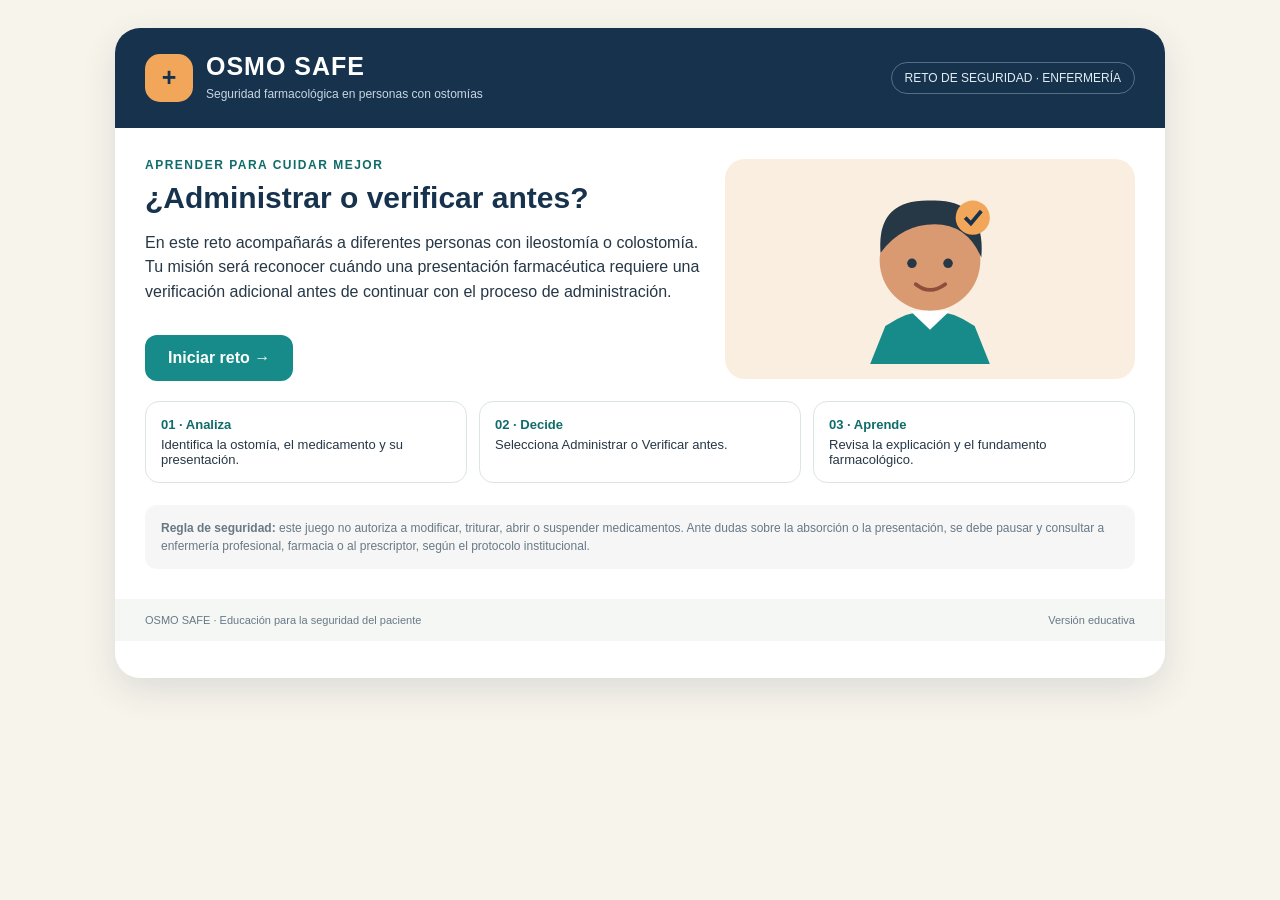
==== OSMOSAFE.html @ 0d5ce11e "first commit" ====
<!DOCTYPE html>
<html lang="es">
<head>
<meta charset="UTF-8">
<meta name="viewport" content="width=device-width, initial-scale=1.0">
<title>OSMO SAFE | Seguridad farmacológica</title>
<style>
:root{
  --navy:#17324d;
  --teal:#168b8a;
  --teal-dark:#106b6b;
  --cream:#f7f4eb;
  --orange:#f2a65a;
  --ink:#263746;
  --muted:#687985;
  --white:#fff;
  --green:#23845b;
  --border:#dce5e3;
  --shadow:0 12px 35px rgba(23,50,77,.12);
}
*{box-sizing:border-box}
body{margin:0;font-family:Arial,Helvetica,sans-serif;background:var(--cream);color:var(--ink)}
button{font:inherit;cursor:pointer}
.app{width:min(1050px,94%);margin:28px auto;background:#fff;border-radius:25px;overflow:hidden;box-shadow:var(--shadow);min-height:650px}
header{background:var(--navy);color:#fff;padding:24px 30px;display:flex;justify-content:space-between;align-items:center;gap:15px}
.brand{display:flex;align-items:center;gap:13px}
.logo{width:48px;height:48px;border-radius:15px;display:grid;place-items:center;background:var(--orange);color:var(--navy);font-size:25px;font-weight:900}
.brand h1{margin:0;font-size:25px;letter-spacing:1px}
.brand p{margin:4px 0 0;font-size:12px;color:#c7d7df}
.header-tag{border:1px solid #547085;border-radius:30px;padding:8px 13px;font-size:12px;color:#e2edf1}
main{padding:30px}
.screen{display:none}
.screen.active{display:block}
.eyebrow{color:var(--teal-dark);font-size:12px;font-weight:bold;text-transform:uppercase;letter-spacing:1.5px}
h2{color:var(--navy);font-size:30px;margin:9px 0 12px}
p{line-height:1.55}
.intro{display:grid;grid-template-columns:1.15fr .85fr;gap:25px;align-items:center}
.intro-card{background:#edf6f3;border-radius:20px;padding:25px}
.character-large{min-height:220px;display:grid;place-items:center;background:#f9eee0;border-radius:20px}
.character-large svg{width:190px;height:190px}
.primary{border:0;background:var(--teal);color:white;padding:14px 23px;border-radius:12px;font-weight:bold;margin-top:14px}
.primary:hover{background:var(--teal-dark)}
.rules{display:grid;grid-template-columns:repeat(3,1fr);gap:12px;margin:20px 0}
.rule{background:#fff;border:1px solid var(--border);padding:15px;border-radius:14px;font-size:13px}
.rule strong{display:block;color:var(--teal-dark);margin-bottom:5px}
.topline{display:flex;justify-content:space-between;align-items:center;gap:12px;margin-bottom:15px}
.progress-wrap{height:9px;background:#e8efed;border-radius:20px;overflow:hidden;margin:12px 0 22px}
.progress{height:100%;width:0;background:var(--orange);transition:width .3s ease}
.counter{font-size:13px;color:var(--muted);font-weight:bold}
.case-layout{display:grid;grid-template-columns:210px 1fr;gap:22px;align-items:stretch}
.person{background:#f1f7f5;border-radius:20px;padding:17px;text-align:center;display:flex;flex-direction:column;justify-content:center;align-items:center}
.person svg{width:145px;height:155px}
.person h3{margin:8px 0 3px;color:var(--navy)}
.person small{color:var(--muted)}
.case{border:1px solid var(--border);border-radius:20px;padding:23px}
.tags{display:flex;flex-wrap:wrap;gap:8px;margin-bottom:16px}
.tag{background:#e9f3f1;color:var(--teal-dark);padding:7px 11px;border-radius:30px;font-size:12px;font-weight:bold}
.tag.orange{background:#fff0df;color:#985a1e}
.case h2{font-size:24px;margin:0 0 12px}
.scenario{font-size:16px;margin:0 0 17px}
.med-box{background:#f8f7f1;border-left:4px solid var(--orange);border-radius:9px;padding:13px 15px;margin:15px 0}
.med-box strong{display:block;color:var(--navy);margin-bottom:5px}
.med-box span{font-size:14px;line-height:1.5}
.question{font-weight:bold;color:var(--navy);margin:20px 0 12px}
.choices{display:grid;grid-template-columns:1fr 1fr;gap:12px}
.choice{padding:16px;border-radius:13px;border:2px solid var(--border);background:white;font-weight:bold;color:var(--navy);transition:.2s}
.choice:hover{border-color:var(--teal);background:#f1f9f7}
.choice.admin{border-color:#b9ddce}
.choice.verify{border-color:#f1d2a9}
.feedback{display:none;margin-top:18px;padding:18px;border-radius:14px;line-height:1.55}
.feedback.show{display:block}
.feedback.correct{background:#e8f5ee;border:1px solid #b8ddc7}
.feedback.incorrect{background:#fff1e8;border:1px solid #f0c5a6}
.feedback h3{margin:0 0 7px;font-size:17px}
.feedback p{margin:7px 0;font-size:14px}
.feedback .learning{font-weight:bold;color:var(--navy)}
.actions{display:flex;justify-content:flex-end;gap:10px;margin-top:16px}
.note{font-size:12px;color:var(--muted);background:#f5f6f5;padding:14px 16px;border-radius:12px;margin-top:22px;line-height:1.5}
.finish{text-align:center;padding:30px 15px}
.score-circle{width:145px;height:145px;border-radius:50%;margin:20px auto;background:#e8f5f0;display:grid;place-items:center;color:var(--teal-dark);font-size:38px;font-weight:bold;border:8px solid #c5e6d9}
.summary{max-width:620px;margin:20px auto;background:#f5f7f5;padding:18px;border-radius:15px;text-align:left}
footer{padding:15px 30px;background:#f5f7f5;color:var(--muted);font-size:11px;display:flex;justify-content:space-between;gap:10px}
@media(max-width:700px){
.intro,.case-layout{grid-template-columns:1fr}
.rules{grid-template-columns:1fr}
.person{min-height:180px}
.person svg{height:120px}
header{padding:18px}
main{padding:20px}
.header-tag{display:none}
h2{font-size:25px}
}
</style>
</head>
<body>
<div class="app">
<header>
  <div class="brand">
    <div class="logo">+</div>
    <div>
      <h1>OSMO SAFE</h1>
      <p>Seguridad farmacológica en personas con ostomías</p>
    </div>
  </div>
  <div class="header-tag">RETO DE SEGURIDAD · ENFERMERÍA</div>
</header>

<main>
<section class="screen active" id="start">
  <div class="intro">
    <div>
      <div class="eyebrow">Aprender para cuidar mejor</div>
      <h2>¿Administrar o verificar antes?</h2>
      <p>En este reto acompañarás a diferentes personas con ileostomía o colostomía. Tu misión será reconocer cuándo una presentación farmacéutica requiere una verificación adicional antes de continuar con el proceso de administración.</p>
      <button class="primary" onclick="startGame()">Iniciar reto →</button>
    </div>
    <div class="character-large">
      <svg viewBox="0 0 200 200" role="img" aria-label="Personaje ilustrado">
        <circle cx="100" cy="91" r="53" fill="#d99a72"/>
        <path d="M48 83 Q43 25 103 28 Q159 27 154 88 Q139 53 105 53 Q70 53 48 83" fill="#263746"/>
        <circle cx="81" cy="94" r="5" fill="#263746"/>
        <circle cx="119" cy="94" r="5" fill="#263746"/>
        <path d="M85 116 Q100 128 116 116" stroke="#8d4e3e" stroke-width="4" fill="none" stroke-linecap="round"/>
        <path d="M53 160 Q100 128 147 160 L163 200 L37 200Z" fill="#168b8a"/>
        <path d="M79 144 L100 164 L121 144" fill="#fff"/>
        <circle cx="145" cy="46" r="18" fill="#f2a65a"/>
        <path d="M137 46 L143 52 L154 39" stroke="#17324d" stroke-width="4" fill="none"/>
      </svg>
    </div>
  </div>
  <div class="rules">
    <div class="rule"><strong>01 · Analiza</strong>Identifica la ostomía, el medicamento y su presentación.</div>
    <div class="rule"><strong>02 · Decide</strong>Selecciona Administrar o Verificar antes.</div>
    <div class="rule"><strong>03 · Aprende</strong>Revisa la explicación y el fundamento farmacológico.</div>
  </div>
  <div class="note">
    <strong>Regla de seguridad:</strong> este juego no autoriza a modificar, triturar, abrir o suspender medicamentos. Ante dudas sobre la absorción o la presentación, se debe pausar y consultar a enfermería profesional, farmacia o al prescriptor, según el protocolo institucional.
  </div>
</section>

<section class="screen" id="game">
  <div class="topline">
    <span class="eyebrow">Reto de situaciones clínicas</span>
    <span class="counter" id="counter">Situación 1 de 12</span>
  </div>
  <div class="progress-wrap"><div class="progress" id="progress"></div></div>
  <div class="case-layout">
    <aside class="person">
      <div id="avatar"></div>
      <h3 id="personName">María</h3>
      <small>Persona con ostomía</small>
    </aside>
    <div class="case">
      <div class="tags">
        <span class="tag" id="ostomy">ILEOSTOMÍA</span>
        <span class="tag orange" id="category">Presentación oral</span>
      </div>
      <h2 id="caseTitle"></h2>
      <p class="scenario" id="scenario"></p>
      <div class="med-box">
        <strong id="medicine"></strong>
        <span id="presentation"></span>
      </div>
      <div class="question">¿Qué decisión es la más segura en este momento?</div>
      <div class="choices" id="choices">
        <button class="choice admin" onclick="answer('administrar')">✓ Administrar</button>
        <button class="choice verify" onclick="answer('verificar')">! Verificar antes</button>
      </div>
      <div class="feedback" id="feedback">
        <h3 id="feedbackTitle"></h3>
        <p id="feedbackText"></p>
        <p class="learning" id="learningPoint"></p>
        <div class="actions">
          <button class="primary" onclick="nextCase()" id="nextButton">Siguiente →</button>
        </div>
      </div>
    </div>
  </div>
</section>

<section class="screen" id="finish">
  <div class="finish">
    <div class="eyebrow">Reto completado</div>
    <h2>¡Terminaste OSMO SAFE!</h2>
    <p>Revisa tu resultado y recuerda que la seguridad comienza al reconocer cuándo se necesita verificar.</p>
    <div class="score-circle" id="score">0/12</div>
    <h3 id="scoreMessage"></h3>
    <div class="summary" id="summary"></div>
    <button class="primary" onclick="startGame()">Volver a jugar ↻</button>
  </div>
</section>
</main>
<footer>
  <span>OSMO SAFE · Educación para la seguridad del paciente</span>
  <span>Versión educativa</span>
</footer>
</div>

<script>
const cases = [
{
name:"María",gender:"f",ostomy:"ILEOSTOMÍA",category:"Analgésico",
title:"Una tableta convencional",
scenario:"María tiene ileostomía y cuenta con una prescripción de acetaminofén por vía oral. No presenta vómito ni dificultad para deglutir.",
medicine:"Acetaminofén (paracetamol)",
presentation:"Tableta convencional de liberación inmediata.",
correct:"verificar",
feedback:"En una ileostomía, el tránsito intestinal puede ser más rápido. Aunque el acetaminofén se absorbe principalmente en el intestino delgado, es importante confirmar que la presentación específica puede administrarse de la forma prescrita.",
learning:"Punto clave: antes de triturar o modificar una tableta, verifica que el producto lo permita y consulta al profesional responsable. No todas las tabletas pueden triturarse."
},
{
name:"Juan",gender:"m",ostomy:"ILEOSTOMÍA",category:"Analgésico opioide",
title:"Liberación prolongada",
scenario:"Juan tiene ileostomía. En su tratamiento aparece un analgésico de liberación prolongada. La tableta tiene una estructura diseñada para liberar el medicamento durante varias horas.",
medicine:"Tapentadol",
presentation:"Tableta de liberación prolongada (LP).",
correct:"verificar",
feedback:"En una ileostomía, el tránsito acelerado puede hacer que algunas presentaciones de liberación prolongada salgan por el estoma antes de liberar completamente el medicamento.",
learning:"Punto clave: nunca triturar, partir ni masticar una presentación de liberación prolongada. Se debe consultar para que el equipo tratante valore una alternativa."
},
{
name:"Laura",gender:"f",ostomy:"COLOSTOMÍA",category:"Analgésico",
title:"Una presentación con recubrimiento entérico",
scenario:"Laura tiene colostomía y tiene prescrita una tableta de ácido acetilsalicílico con recubrimiento entérico. No presenta signos de intolerancia ni dificultades para deglutir.",
medicine:"Ácido acetilsalicílico (ASA)",
presentation:"Tableta con recubrimiento entérico.",
correct:"administrar",
feedback:"En una colostomía, se conserva una mayor parte del tránsito intestinal. Esta presentación puede utilizarse de acuerdo con la prescripción y las condiciones clínicas de la persona.",
learning:"Punto clave: una tableta con recubrimiento entérico no está automáticamente contraindicada en todas las ostomías. Se debe valorar el tipo de ostomía y la formulación."
},
{
name:"Carlos",gender:"m",ostomy:"ILEOSTOMÍA",category:"Analgésico",
title:"Una alternativa efervescente",
scenario:"Carlos tiene ileostomía. Tiene prescrita una presentación efervescente de ácido acetilsalicílico. La orden corresponde a esa presentación específica.",
medicine:"Ácido acetilsalicílico (ASA)",
presentation:"Tableta efervescente para disolver antes de ingerir.",
correct:"administrar",
feedback:"La presentación efervescente se disuelve antes de ingresar al tubo digestivo. Así, no depende de que una cubierta entérica se abra durante el tránsito intestinal.",
learning:"Punto clave: identifica la presentación exacta. No sustituyas una presentación por otra sin una orden o autorización correspondiente."
},
{
name:"Ana",gender:"f",ostomy:"ILEOSTOMÍA",category:"Antidiarreico",
title:"Control del débito",
scenario:"Ana tiene ileostomía y presenta aumento del débito. Tiene prescrita loperamida por vía oral. Se verifica que la presentación coincide con la orden.",
medicine:"Loperamida",
presentation:"Cápsula de liberación inmediata.",
correct:"administrar",
feedback:"La loperamida disminuye la motilidad intestinal y puede ser útil para controlar el débito de una ileostomía cuando está prescrita. Se debe vigilar la evolución del débito y los signos de deshidratación.",
learning:"Punto clave: administra únicamente según la prescripción y observa cambios en el débito del estoma. No modifiques la presentación por cuenta propia."
},
{
name:"Pepito",gender:"m",ostomy:"ILEOSTOMÍA",category:"Antiemético",
title:"Un medicamento que acelera el tránsito",
scenario:"Pepito tiene ileostomía y presenta náuseas. Tiene prescrita metoclopramida de liberación prolongada. El débito del estoma ha aumentado durante las últimas horas.",
medicine:"Metoclopramida",
presentation:"Tableta de liberación prolongada.",
correct:"verificar",
feedback:"La metoclopramida aumenta la motilidad gastrointestinal. En una persona con ileostomía, este efecto puede incrementar la frecuencia o la liquidez del efluente. Además, la presentación de liberación prolongada requiere revisión por el tránsito acelerado.",
learning:"Punto clave: verifica tanto la forma farmacéutica como el efecto del medicamento sobre la motilidad intestinal."
},
{
name:"Sofía",gender:"f",ostomy:"ILEOSTOMÍA",category:"Protector gástrico",
title:"Un inhibidor de bomba de protones",
scenario:"Sofía tiene ileostomía y tiene prescrita una tableta de pantoprazol con recubrimiento entérico. No se observa tránsito excesivamente acelerado ni restos intactos del medicamento en la bolsa.",
medicine:"Pantoprazol",
presentation:"Tableta con recubrimiento entérico.",
correct:"administrar",
feedback:"El recubrimiento entérico del pantoprazol protege el medicamento del ácido gástrico y permite su liberación en el intestino delgado. Puede utilizarse en ileostomía cuando el tránsito permite su disolución y absorción.",
learning:"Punto clave: no todos los medicamentos con recubrimiento entérico fallan en ileostomía. La absorción depende del sitio de liberación y del tránsito intestinal."
},
{
name:"Andrés",gender:"m",ostomy:"ILEOSTOMÍA",category:"Laxante",
title:"Un medicamento de acción colónica",
scenario:"Andrés tiene ileostomía. En la hoja de tratamiento aparece bisacodilo en tabletas con recubrimiento entérico.",
medicine:"Bisacodilo",
presentation:"Tableta con recubrimiento entérico.",
correct:"verificar",
feedback:"El bisacodilo actúa principalmente en el colon. En una persona con ileostomía, la ausencia del colon modifica el sitio de acción esperado y hace necesario revisar la indicación.",
learning:"Punto clave: los medicamentos cuya acción depende del colon requieren especial revisión en personas con ileostomía."
},
{
name:"Camila",gender:"f",ostomy:"ILEOSTOMÍA",category:"Antidepresivo",
title:"Una presentación de liberación sostenida",
scenario:"Camila tiene ileostomía y tiene prescrita una tableta de bupropión de liberación sostenida. La presentación indica que libera el medicamento durante un periodo prolongado.",
medicine:"Bupropión",
presentation:"Tableta de liberación sostenida.",
correct:"verificar",
feedback:"En la ileostomía, el tránsito acelerado puede dificultar la liberación y absorción completa de algunas presentaciones de liberación sostenida. También puede observarse la estructura de la tableta en la bolsa.",
learning:"Punto clave: ante una presentación de liberación sostenida, consulta al equipo tratante. Nunca la tritures ni la partas por cuenta propia."
},
{
name:"Daniel",gender:"m",ostomy:"ILEOSTOMÍA",category:"Sistema osmótico",
title:"Una tableta con sistema OROS",
scenario:"Daniel tiene ileostomía y en su tratamiento aparece un medicamento en una tableta con sistema osmótico oral (OROS). La cubierta es rígida y no se desintegra como una tableta convencional.",
medicine:"Medicamento con sistema OROS",
presentation:"Tableta de liberación controlada mediante sistema osmótico.",
correct:"verificar",
feedback:"Los sistemas OROS liberan el medicamento de manera controlada mediante una estructura que puede permanecer intacta. En ileostomía, el tránsito acelerado puede impedir que se complete la liberación. Si existe estrechez del estoma, también debe valorarse el riesgo de obstrucción.",
learning:"Punto clave: identifica las presentaciones con sistemas osmóticos y consulta antes de continuar. Nunca tritures ni partas estas tabletas."
},
{
name:"Valentina",gender:"f",ostomy:"COLOSTOMÍA",category:"Antiemético",
title:"Una presentación convencional",
scenario:"Valentina tiene colostomía y tiene prescrita una tableta convencional de ondansetrón. Puede deglutir sin dificultad y no hay cambios recientes en su estado clínico.",
medicine:"Ondansetrón",
presentation:"Tableta convencional de liberación inmediata.",
correct:"administrar",
feedback:"El ondansetrón se absorbe en las porciones altas del tubo digestivo. La presencia de una colostomía no representa por sí sola una barrera para su absorción.",
learning:"Punto clave: una ostomía no implica que todos los medicamentos orales deban evitarse. Revisa la prescripción, la presentación y las condiciones clínicas."
},
{
name:"Mateo",gender:"m",ostomy:"ILEOSTOMÍA",category:"Protector gástrico",
title:"Gránulos con recubrimiento entérico",
scenario:"Mateo tiene ileostomía y recibe omeprazol en cápsula que contiene gránulos con recubrimiento entérico. Refiere que en ocasiones observa restos de medicamentos en la bolsa.",
medicine:"Omeprazol",
presentation:"Cápsula con gránulos de recubrimiento entérico.",
correct:"verificar",
feedback:"Los gránulos con recubrimiento entérico pueden liberar el omeprazol en el intestino delgado. Sin embargo, si se observan restos intactos en la bolsa o hay tránsito muy acelerado, es necesario revisar la presentación y consultar una alternativa.",
learning:"Punto clave: no tritures ni mastiques los gránulos. La posibilidad de abrir la cápsula depende de la ficha técnica del producto específico y debe ser verificada por el equipo responsable."
}
];

let order=[],current=0,score=0,answered=false;

function character(gender){
  // Se utilizan dos ilustraciones base claramente diferenciadas.
  // El campo gender de cada caso determina cuál se muestra.
  if(gender === "f"){
    return `<svg viewBox="0 0 160 170" role="img" aria-label="Avatar femenino">
      <!-- Cabello largo detrás del rostro -->
      <path d="M35 72 Q24 22 79 15 Q137 18 126 78 L132 145 Q111 159 105 119 L53 119 Q49 151 28 143Z" fill="#513b36"/>
      <!-- Cuerpo y uniforme -->
      <path d="M18 170 Q22 116 80 116 Q138 116 142 170Z" fill="#e99a63"/>
      <path d="M54 120 L80 146 L106 120 L117 170 L43 170Z" fill="#fff"/>
      <path d="M69 111 L80 126 L91 111" fill="#c98765"/>
      <rect x="67" y="98" width="26" height="27" rx="10" fill="#c98765"/>
      <!-- Rostro -->
      <ellipse cx="80" cy="68" rx="37" ry="45" fill="#d99a72"/>
      <path d="M43 63 Q38 19 82 19 Q124 20 118 65 Q107 45 91 42 Q67 51 43 63Z" fill="#513b36"/>
      <path d="M44 64 Q40 93 49 111" stroke="#513b36" stroke-width="10" fill="none" stroke-linecap="round"/>
      <path d="M116 62 Q121 91 111 111" stroke="#513b36" stroke-width="10" fill="none" stroke-linecap="round"/>
      <circle cx="66" cy="70" r="3.8" fill="#263746"/>
      <circle cx="94" cy="70" r="3.8" fill="#263746"/>
      <path d="M70 89 Q80 97 90 89" stroke="#8d4e3e" stroke-width="3" fill="none" stroke-linecap="round"/>
      <circle cx="42" cy="91" r="4" fill="#f2a65a"/>
      <circle cx="118" cy="91" r="4" fill="#f2a65a"/>
    </svg>`;
  }

  return `<svg viewBox="0 0 160 170" role="img" aria-label="Avatar masculino">
    <!-- Cuerpo y uniforme -->
    <path d="M17 170 Q23 115 80 115 Q137 115 143 170Z" fill="#168b8a"/>
    <path d="M56 119 L80 143 L104 119 L116 170 L44 170Z" fill="#fff"/>
    <path d="M68 111 L80 127 L92 111" fill="#b97858"/>
    <rect x="67" y="96" width="26" height="28" rx="9" fill="#b97858"/>
    <!-- Orejas y rostro -->
    <circle cx="41" cy="69" r="8" fill="#b97858"/>
    <circle cx="119" cy="69" r="8" fill="#b97858"/>
    <ellipse cx="80" cy="68" rx="38" ry="45" fill="#c98765"/>
    <!-- Cabello corto -->
    <path d="M42 62 Q35 20 79 18 Q122 17 119 61 Q105 45 91 43 Q68 49 42 62Z" fill="#263746"/>
    <path d="M44 48 Q57 22 84 24 Q105 24 116 43" stroke="#263746" stroke-width="8" fill="none" stroke-linecap="round"/>
    <!-- Cejas, ojos y barba -->
    <path d="M59 61 L72 59 M88 59 L101 61" stroke="#263746" stroke-width="3" stroke-linecap="round"/>
    <circle cx="66" cy="70" r="3.8" fill="#263746"/>
    <circle cx="94" cy="70" r="3.8" fill="#263746"/>
    <path d="M62 91 Q80 105 98 91 Q95 112 80 113 Q65 111 62 91Z" fill="#263746"/>
    <path d="M72 94 Q80 98 88 94" stroke="#fff" stroke-width="2" fill="none" stroke-linecap="round"/>
  </svg>`;
}
function startGame(){
 order=cases.map((_,i)=>i);
 for(let i=order.length-1;i>0;i--){
  const j=Math.floor(Math.random()*(i+1));
  [order[i],order[j]]=[order[j],order[i]];
 }
 current=0;score=0;show("game");renderCase();
}
function show(id){
 document.querySelectorAll(".screen").forEach(s=>s.classList.remove("active"));
 document.getElementById(id).classList.add("active");
}
function renderCase(){
 answered=false;
 const c=cases[order[current]];
 document.getElementById("counter").textContent=`Situación ${current+1} de ${order.length}`;
 document.getElementById("progress").style.width=`${current/order.length*100}%`;
 document.getElementById("avatar").innerHTML=character(c.gender);
 document.getElementById("personName").textContent=c.name;
 document.getElementById("ostomy").textContent=c.ostomy;
 document.getElementById("category").textContent=c.category;
 document.getElementById("caseTitle").textContent=c.title;
 document.getElementById("scenario").textContent=c.scenario;
 document.getElementById("medicine").textContent=c.medicine;
 document.getElementById("presentation").textContent=c.presentation;
 document.getElementById("choices").style.display="grid";
 document.getElementById("feedback").className="feedback";
 document.getElementById("nextButton").textContent=current===order.length-1?"Ver resultado →":"Siguiente →";
}
function answer(choice){
 if(answered)return;
 answered=true;
 const c=cases[order[current]];
 const correct=choice===c.correct;
 if(correct)score++;
 document.getElementById("choices").style.display="none";
 const box=document.getElementById("feedback");
 box.className="feedback show "+(correct?"correct":"incorrect");
 document.getElementById("feedbackTitle").textContent=correct?"¡Decisión correcta!":"Revisa esta decisión";
 document.getElementById("feedbackText").textContent=c.feedback;
 document.getElementById("learningPoint").textContent=c.learning;
 document.getElementById("progress").style.width=`${(current+1)/order.length*100}%`;
}
function nextCase(){
 if(!answered)return;
 current++;
 if(current<order.length)renderCase();
 else finish();
}
function finish(){
 show("finish");
 document.getElementById("score").textContent=`${score}/${order.length}`;
 let msg=score>=10?"¡Excelente criterio de seguridad!":
 score>=7?"Buen trabajo. Refuerza los casos que requieren verificación.":
 "Sigue practicando: reconocer una duda también es una acción segura.";
 document.getElementById("scoreMessage").textContent=msg;
 document.getElementById("summary").innerHTML=
 `<strong>Tu resultado:</strong> ${score} respuestas correctas de ${order.length}.<br><br>
 <strong>Recuerda:</strong> la ileostomía puede modificar el tránsito y la absorción de algunas presentaciones. La colostomía suele conservar un patrón de absorción más cercano al habitual. Sin embargo, la decisión depende del medicamento, su formulación y la situación clínica.`;
}
</script>
</body>
</html>
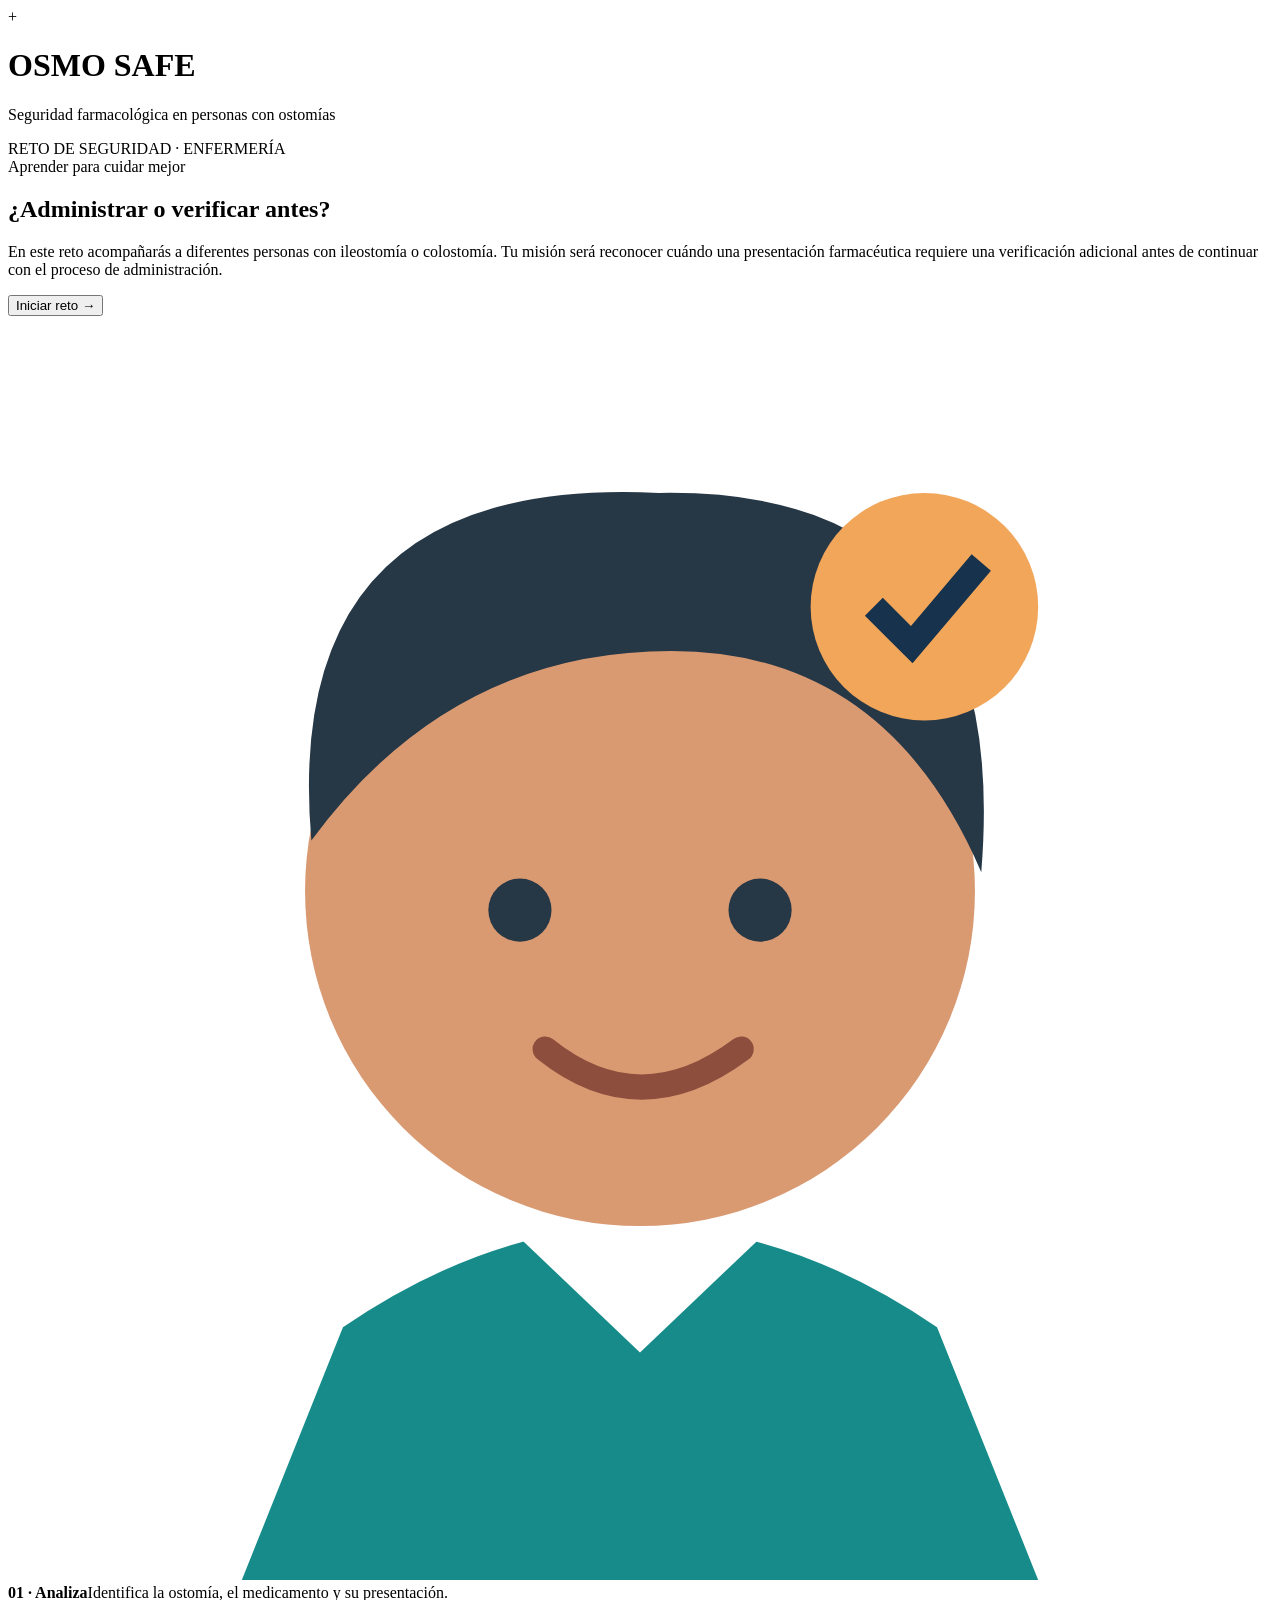
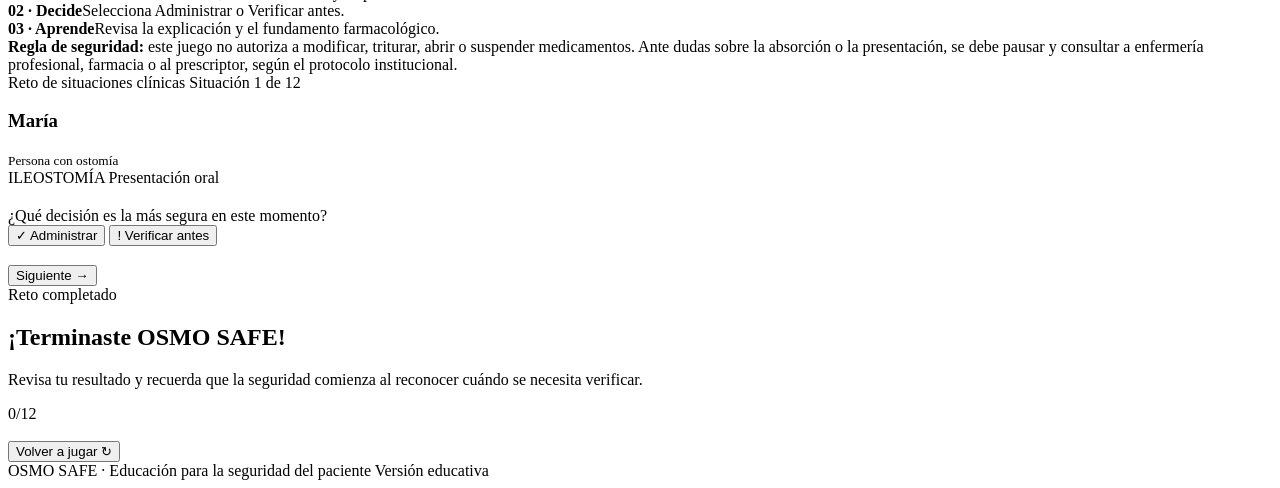
==== commit 84854499: "nuevo" ====
--- a/OSMOSAFE.html
+++ b/OSMOSAFE.html
@@ -1,434 +1,117 @@
-
 <!DOCTYPE html>
 <html lang="es">
 <head>
-<meta charset="UTF-8">
-<meta name="viewport" content="width=device-width, initial-scale=1.0">
-<title>OSMO SAFE | Seguridad farmacológica</title>
-<style>
-:root{
-  --navy:#17324d;
-  --teal:#168b8a;
-  --teal-dark:#106b6b;
-  --cream:#f7f4eb;
-  --orange:#f2a65a;
-  --ink:#263746;
-  --muted:#687985;
-  --white:#fff;
-  --green:#23845b;
-  --border:#dce5e3;
-  --shadow:0 12px 35px rgba(23,50,77,.12);
-}
-*{box-sizing:border-box}
-body{margin:0;font-family:Arial,Helvetica,sans-serif;background:var(--cream);color:var(--ink)}
-button{font:inherit;cursor:pointer}
-.app{width:min(1050px,94%);margin:28px auto;background:#fff;border-radius:25px;overflow:hidden;box-shadow:var(--shadow);min-height:650px}
-header{background:var(--navy);color:#fff;padding:24px 30px;display:flex;justify-content:space-between;align-items:center;gap:15px}
-.brand{display:flex;align-items:center;gap:13px}
-.logo{width:48px;height:48px;border-radius:15px;display:grid;place-items:center;background:var(--orange);color:var(--navy);font-size:25px;font-weight:900}
-.brand h1{margin:0;font-size:25px;letter-spacing:1px}
-.brand p{margin:4px 0 0;font-size:12px;color:#c7d7df}
-.header-tag{border:1px solid #547085;border-radius:30px;padding:8px 13px;font-size:12px;color:#e2edf1}
-main{padding:30px}
-.screen{display:none}
-.screen.active{display:block}
-.eyebrow{color:var(--teal-dark);font-size:12px;font-weight:bold;text-transform:uppercase;letter-spacing:1.5px}
-h2{color:var(--navy);font-size:30px;margin:9px 0 12px}
-p{line-height:1.55}
-.intro{display:grid;grid-template-columns:1.15fr .85fr;gap:25px;align-items:center}
-.intro-card{background:#edf6f3;border-radius:20px;padding:25px}
-.character-large{min-height:220px;display:grid;place-items:center;background:#f9eee0;border-radius:20px}
-.character-large svg{width:190px;height:190px}
-.primary{border:0;background:var(--teal);color:white;padding:14px 23px;border-radius:12px;font-weight:bold;margin-top:14px}
-.primary:hover{background:var(--teal-dark)}
-.rules{display:grid;grid-template-columns:repeat(3,1fr);gap:12px;margin:20px 0}
-.rule{background:#fff;border:1px solid var(--border);padding:15px;border-radius:14px;font-size:13px}
-.rule strong{display:block;color:var(--teal-dark);margin-bottom:5px}
-.topline{display:flex;justify-content:space-between;align-items:center;gap:12px;margin-bottom:15px}
-.progress-wrap{height:9px;background:#e8efed;border-radius:20px;overflow:hidden;margin:12px 0 22px}
-.progress{height:100%;width:0;background:var(--orange);transition:width .3s ease}
-.counter{font-size:13px;color:var(--muted);font-weight:bold}
-.case-layout{display:grid;grid-template-columns:210px 1fr;gap:22px;align-items:stretch}
-.person{background:#f1f7f5;border-radius:20px;padding:17px;text-align:center;display:flex;flex-direction:column;justify-content:center;align-items:center}
-.person svg{width:145px;height:155px}
-.person h3{margin:8px 0 3px;color:var(--navy)}
-.person small{color:var(--muted)}
-.case{border:1px solid var(--border);border-radius:20px;padding:23px}
-.tags{display:flex;flex-wrap:wrap;gap:8px;margin-bottom:16px}
-.tag{background:#e9f3f1;color:var(--teal-dark);padding:7px 11px;border-radius:30px;font-size:12px;font-weight:bold}
-.tag.orange{background:#fff0df;color:#985a1e}
-.case h2{font-size:24px;margin:0 0 12px}
-.scenario{font-size:16px;margin:0 0 17px}
-.med-box{background:#f8f7f1;border-left:4px solid var(--orange);border-radius:9px;padding:13px 15px;margin:15px 0}
-.med-box strong{display:block;color:var(--navy);margin-bottom:5px}
-.med-box span{font-size:14px;line-height:1.5}
-.question{font-weight:bold;color:var(--navy);margin:20px 0 12px}
-.choices{display:grid;grid-template-columns:1fr 1fr;gap:12px}
-.choice{padding:16px;border-radius:13px;border:2px solid var(--border);background:white;font-weight:bold;color:var(--navy);transition:.2s}
-.choice:hover{border-color:var(--teal);background:#f1f9f7}
-.choice.admin{border-color:#b9ddce}
-.choice.verify{border-color:#f1d2a9}
-.feedback{display:none;margin-top:18px;padding:18px;border-radius:14px;line-height:1.55}
-.feedback.show{display:block}
-.feedback.correct{background:#e8f5ee;border:1px solid #b8ddc7}
-.feedback.incorrect{background:#fff1e8;border:1px solid #f0c5a6}
-.feedback h3{margin:0 0 7px;font-size:17px}
-.feedback p{margin:7px 0;font-size:14px}
-.feedback .learning{font-weight:bold;color:var(--navy)}
-.actions{display:flex;justify-content:flex-end;gap:10px;margin-top:16px}
-.note{font-size:12px;color:var(--muted);background:#f5f6f5;padding:14px 16px;border-radius:12px;margin-top:22px;line-height:1.5}
-.finish{text-align:center;padding:30px 15px}
-.score-circle{width:145px;height:145px;border-radius:50%;margin:20px auto;background:#e8f5f0;display:grid;place-items:center;color:var(--teal-dark);font-size:38px;font-weight:bold;border:8px solid #c5e6d9}
-.summary{max-width:620px;margin:20px auto;background:#f5f7f5;padding:18px;border-radius:15px;text-align:left}
-footer{padding:15px 30px;background:#f5f7f5;color:var(--muted);font-size:11px;display:flex;justify-content:space-between;gap:10px}
-@media(max-width:700px){
-.intro,.case-layout{grid-template-columns:1fr}
-.rules{grid-template-columns:1fr}
-.person{min-height:180px}
-.person svg{height:120px}
-header{padding:18px}
-main{padding:20px}
-.header-tag{display:none}
-h2{font-size:25px}
-}
-</style>
+  <meta charset="UTF-8">
+  <meta name="viewport" content="width=device-width, initial-scale=1.0">
+  <title>OSMO SAFE | Seguridad farmacológica</title>
+  <link rel="stylesheet" href="style.css">
 </head>
 <body>
-<div class="app">
-<header>
-  <div class="brand">
-    <div class="logo">+</div>
-    <div>
-      <h1>OSMO SAFE</h1>
-      <p>Seguridad farmacológica en personas con ostomías</p>
-    </div>
-  </div>
-  <div class="header-tag">RETO DE SEGURIDAD · ENFERMERÍA</div>
-</header>
-
-<main>
-<section class="screen active" id="start">
-  <div class="intro">
-    <div>
-      <div class="eyebrow">Aprender para cuidar mejor</div>
-      <h2>¿Administrar o verificar antes?</h2>
-      <p>En este reto acompañarás a diferentes personas con ileostomía o colostomía. Tu misión será reconocer cuándo una presentación farmacéutica requiere una verificación adicional antes de continuar con el proceso de administración.</p>
-      <button class="primary" onclick="startGame()">Iniciar reto →</button>
-    </div>
-    <div class="character-large">
-      <svg viewBox="0 0 200 200" role="img" aria-label="Personaje ilustrado">
-        <circle cx="100" cy="91" r="53" fill="#d99a72"/>
-        <path d="M48 83 Q43 25 103 28 Q159 27 154 88 Q139 53 105 53 Q70 53 48 83" fill="#263746"/>
-        <circle cx="81" cy="94" r="5" fill="#263746"/>
-        <circle cx="119" cy="94" r="5" fill="#263746"/>
-        <path d="M85 116 Q100 128 116 116" stroke="#8d4e3e" stroke-width="4" fill="none" stroke-linecap="round"/>
-        <path d="M53 160 Q100 128 147 160 L163 200 L37 200Z" fill="#168b8a"/>
-        <path d="M79 144 L100 164 L121 144" fill="#fff"/>
-        <circle cx="145" cy="46" r="18" fill="#f2a65a"/>
-        <path d="M137 46 L143 52 L154 39" stroke="#17324d" stroke-width="4" fill="none"/>
-      </svg>
-    </div>
-  </div>
-  <div class="rules">
-    <div class="rule"><strong>01 · Analiza</strong>Identifica la ostomía, el medicamento y su presentación.</div>
-    <div class="rule"><strong>02 · Decide</strong>Selecciona Administrar o Verificar antes.</div>
-    <div class="rule"><strong>03 · Aprende</strong>Revisa la explicación y el fundamento farmacológico.</div>
-  </div>
-  <div class="note">
-    <strong>Regla de seguridad:</strong> este juego no autoriza a modificar, triturar, abrir o suspender medicamentos. Ante dudas sobre la absorción o la presentación, se debe pausar y consultar a enfermería profesional, farmacia o al prescriptor, según el protocolo institucional.
-  </div>
-</section>
-
-<section class="screen" id="game">
-  <div class="topline">
-    <span class="eyebrow">Reto de situaciones clínicas</span>
-    <span class="counter" id="counter">Situación 1 de 12</span>
-  </div>
-  <div class="progress-wrap"><div class="progress" id="progress"></div></div>
-  <div class="case-layout">
-    <aside class="person">
-      <div id="avatar"></div>
-      <h3 id="personName">María</h3>
-      <small>Persona con ostomía</small>
-    </aside>
-    <div class="case">
-      <div class="tags">
-        <span class="tag" id="ostomy">ILEOSTOMÍA</span>
-        <span class="tag orange" id="category">Presentación oral</span>
-      </div>
-      <h2 id="caseTitle"></h2>
-      <p class="scenario" id="scenario"></p>
-      <div class="med-box">
-        <strong id="medicine"></strong>
-        <span id="presentation"></span>
-      </div>
-      <div class="question">¿Qué decisión es la más segura en este momento?</div>
-      <div class="choices" id="choices">
-        <button class="choice admin" onclick="answer('administrar')">✓ Administrar</button>
-        <button class="choice verify" onclick="answer('verificar')">! Verificar antes</button>
-      </div>
-      <div class="feedback" id="feedback">
-        <h3 id="feedbackTitle"></h3>
-        <p id="feedbackText"></p>
-        <p class="learning" id="learningPoint"></p>
-        <div class="actions">
-          <button class="primary" onclick="nextCase()" id="nextButton">Siguiente →</button>
+  <div class="app">
+    <header>
+      <div class="brand">
+        <div class="logo">+</div>
+        <div>
+          <h1>OSMO SAFE</h1>
+          <p>Seguridad farmacológica en personas con ostomías</p>
         </div>
       </div>
-    </div>
+      <div class="header-tag">RETO DE SEGURIDAD · ENFERMERÍA</div>
+    </header>
+
+    <main>
+      <section class="screen active" id="start">
+        <div class="intro">
+          <div>
+            <div class="eyebrow">Aprender para cuidar mejor</div>
+            <h2>¿Administrar o verificar antes?</h2>
+            <p>En este reto acompañarás a diferentes personas con ileostomía o colostomía. Tu misión será reconocer cuándo una presentación farmacéutica requiere una verificación adicional antes de continuar con el proceso de administración.</p>
+            <button class="primary" onclick="startGame()">Iniciar reto →</button>
+          </div>
+          <div class="character-large">
+            <svg viewBox="0 0 200 200" role="img" aria-label="Personaje ilustrado">
+              <circle cx="100" cy="91" r="53" fill="#d99a72"/>
+              <path d="M48 83 Q43 25 103 28 Q159 27 154 88 Q139 53 105 53 Q70 53 48 83" fill="#263746"/>
+              <circle cx="81" cy="94" r="5" fill="#263746"/>
+              <circle cx="119" cy="94" r="5" fill="#263746"/>
+              <path d="M85 116 Q100 128 116 116" stroke="#8d4e3e" stroke-width="4" fill="none" stroke-linecap="round"/>
+              <path d="M53 160 Q100 128 147 160 L163 200 L37 200Z" fill="#168b8a"/>
+              <path d="M79 144 L100 164 L121 144" fill="#fff"/>
+              <circle cx="145" cy="46" r="18" fill="#f2a65a"/>
+              <path d="M137 46 L143 52 L154 39" stroke="#17324d" stroke-width="4" fill="none"/>
+            </svg>
+          </div>
+        </div>
+        <div class="rules">
+          <div class="rule"><strong>01 · Analiza</strong>Identifica la ostomía, el medicamento y su presentación.</div>
+          <div class="rule"><strong>02 · Decide</strong>Selecciona Administrar o Verificar antes.</div>
+          <div class="rule"><strong>03 · Aprende</strong>Revisa la explicación y el fundamento farmacológico.</div>
+        </div>
+        <div class="note">
+          <strong>Regla de seguridad:</strong> este juego no autoriza a modificar, triturar, abrir o suspender medicamentos. Ante dudas sobre la absorción o la presentación, se debe pausar y consultar a enfermería profesional, farmacia o al prescriptor, según el protocolo institucional.
+        </div>
+      </section>
+
+      <section class="screen" id="game">
+        <div class="topline">
+          <span class="eyebrow">Reto de situaciones clínicas</span>
+          <span class="counter" id="counter">Situación 1 de 12</span>
+        </div>
+        <div class="progress-wrap">
+          <div class="progress" id="progress"></div>
+        </div>
+        <div class="case-layout">
+          <aside class="person">
+            <div id="avatar"></div>
+            <h3 id="personName">María</h3>
+            <small>Persona con ostomía</small>
+          </aside>
+          <div class="case">
+            <div class="tags">
+              <span class="tag" id="ostomy">ILEOSTOMÍA</span>
+              <span class="tag orange" id="category">Presentación oral</span>
+            </div>
+            <h2 id="caseTitle"></h2>
+            <p class="scenario" id="scenario"></p>
+            <div class="med-box">
+              <strong id="medicine"></strong>
+              <span id="presentation"></span>
+            </div>
+            <div class="question">¿Qué decisión es la más segura en este momento?</div>
+            <div class="choices" id="choices">
+              <button class="choice admin" onclick="answer('administrar')">✓ Administrar</button>
+              <button class="choice verify" onclick="answer('verificar')">! Verificar antes</button>
+            </div>
+            <div class="feedback" id="feedback">
+              <h3 id="feedbackTitle"></h3>
+              <p id="feedbackText"></p>
+              <p class="learning" id="learningPoint"></p>
+              <div class="actions">
+                <button class="primary" onclick="nextCase()" id="nextButton">Siguiente →</button>
+              </div>
+            </div>
+          </div>
+        </div>
+      </section>
+
+      <section class="screen" id="finish">
+        <div class="finish">
+          <div class="eyebrow">Reto completado</div>
+          <h2>¡Terminaste OSMO SAFE!</h2>
+          <p>Revisa tu resultado y recuerda que la seguridad comienza al reconocer cuándo se necesita verificar.</p>
+          <div class="score-circle" id="score">0/12</div>
+          <h3 id="scoreMessage"></h3>
+          <div class="summary" id="summary"></div>
+          <button class="primary" onclick="startGame()">Volver a jugar ↻</button>
+        </div>
+      </section>
+    </main>
+    <footer>
+      <span>OSMO SAFE · Educación para la seguridad del paciente</span>
+      <span>Versión educativa</span>
+    </footer>
   </div>
-</section>
 
-<section class="screen" id="finish">
-  <div class="finish">
-    <div class="eyebrow">Reto completado</div>
-    <h2>¡Terminaste OSMO SAFE!</h2>
-    <p>Revisa tu resultado y recuerda que la seguridad comienza al reconocer cuándo se necesita verificar.</p>
-    <div class="score-circle" id="score">0/12</div>
-    <h3 id="scoreMessage"></h3>
-    <div class="summary" id="summary"></div>
-    <button class="primary" onclick="startGame()">Volver a jugar ↻</button>
-  </div>
-</section>
-</main>
-<footer>
-  <span>OSMO SAFE · Educación para la seguridad del paciente</span>
-  <span>Versión educativa</span>
-</footer>
-</div>
-
-<script>
-const cases = [
-{
-name:"María",gender:"f",ostomy:"ILEOSTOMÍA",category:"Analgésico",
-title:"Una tableta convencional",
-scenario:"María tiene ileostomía y cuenta con una prescripción de acetaminofén por vía oral. No presenta vómito ni dificultad para deglutir.",
-medicine:"Acetaminofén (paracetamol)",
-presentation:"Tableta convencional de liberación inmediata.",
-correct:"verificar",
-feedback:"En una ileostomía, el tránsito intestinal puede ser más rápido. Aunque el acetaminofén se absorbe principalmente en el intestino delgado, es importante confirmar que la presentación específica puede administrarse de la forma prescrita.",
-learning:"Punto clave: antes de triturar o modificar una tableta, verifica que el producto lo permita y consulta al profesional responsable. No todas las tabletas pueden triturarse."
-},
-{
-name:"Juan",gender:"m",ostomy:"ILEOSTOMÍA",category:"Analgésico opioide",
-title:"Liberación prolongada",
-scenario:"Juan tiene ileostomía. En su tratamiento aparece un analgésico de liberación prolongada. La tableta tiene una estructura diseñada para liberar el medicamento durante varias horas.",
-medicine:"Tapentadol",
-presentation:"Tableta de liberación prolongada (LP).",
-correct:"verificar",
-feedback:"En una ileostomía, el tránsito acelerado puede hacer que algunas presentaciones de liberación prolongada salgan por el estoma antes de liberar completamente el medicamento.",
-learning:"Punto clave: nunca triturar, partir ni masticar una presentación de liberación prolongada. Se debe consultar para que el equipo tratante valore una alternativa."
-},
-{
-name:"Laura",gender:"f",ostomy:"COLOSTOMÍA",category:"Analgésico",
-title:"Una presentación con recubrimiento entérico",
-scenario:"Laura tiene colostomía y tiene prescrita una tableta de ácido acetilsalicílico con recubrimiento entérico. No presenta signos de intolerancia ni dificultades para deglutir.",
-medicine:"Ácido acetilsalicílico (ASA)",
-presentation:"Tableta con recubrimiento entérico.",
-correct:"administrar",
-feedback:"En una colostomía, se conserva una mayor parte del tránsito intestinal. Esta presentación puede utilizarse de acuerdo con la prescripción y las condiciones clínicas de la persona.",
-learning:"Punto clave: una tableta con recubrimiento entérico no está automáticamente contraindicada en todas las ostomías. Se debe valorar el tipo de ostomía y la formulación."
-},
-{
-name:"Carlos",gender:"m",ostomy:"ILEOSTOMÍA",category:"Analgésico",
-title:"Una alternativa efervescente",
-scenario:"Carlos tiene ileostomía. Tiene prescrita una presentación efervescente de ácido acetilsalicílico. La orden corresponde a esa presentación específica.",
-medicine:"Ácido acetilsalicílico (ASA)",
-presentation:"Tableta efervescente para disolver antes de ingerir.",
-correct:"administrar",
-feedback:"La presentación efervescente se disuelve antes de ingresar al tubo digestivo. Así, no depende de que una cubierta entérica se abra durante el tránsito intestinal.",
-learning:"Punto clave: identifica la presentación exacta. No sustituyas una presentación por otra sin una orden o autorización correspondiente."
-},
-{
-name:"Ana",gender:"f",ostomy:"ILEOSTOMÍA",category:"Antidiarreico",
-title:"Control del débito",
-scenario:"Ana tiene ileostomía y presenta aumento del débito. Tiene prescrita loperamida por vía oral. Se verifica que la presentación coincide con la orden.",
-medicine:"Loperamida",
-presentation:"Cápsula de liberación inmediata.",
-correct:"administrar",
-feedback:"La loperamida disminuye la motilidad intestinal y puede ser útil para controlar el débito de una ileostomía cuando está prescrita. Se debe vigilar la evolución del débito y los signos de deshidratación.",
-learning:"Punto clave: administra únicamente según la prescripción y observa cambios en el débito del estoma. No modifiques la presentación por cuenta propia."
-},
-{
-name:"Pepito",gender:"m",ostomy:"ILEOSTOMÍA",category:"Antiemético",
-title:"Un medicamento que acelera el tránsito",
-scenario:"Pepito tiene ileostomía y presenta náuseas. Tiene prescrita metoclopramida de liberación prolongada. El débito del estoma ha aumentado durante las últimas horas.",
-medicine:"Metoclopramida",
-presentation:"Tableta de liberación prolongada.",
-correct:"verificar",
-feedback:"La metoclopramida aumenta la motilidad gastrointestinal. En una persona con ileostomía, este efecto puede incrementar la frecuencia o la liquidez del efluente. Además, la presentación de liberación prolongada requiere revisión por el tránsito acelerado.",
-learning:"Punto clave: verifica tanto la forma farmacéutica como el efecto del medicamento sobre la motilidad intestinal."
-},
-{
-name:"Sofía",gender:"f",ostomy:"ILEOSTOMÍA",category:"Protector gástrico",
-title:"Un inhibidor de bomba de protones",
-scenario:"Sofía tiene ileostomía y tiene prescrita una tableta de pantoprazol con recubrimiento entérico. No se observa tránsito excesivamente acelerado ni restos intactos del medicamento en la bolsa.",
-medicine:"Pantoprazol",
-presentation:"Tableta con recubrimiento entérico.",
-correct:"administrar",
-feedback:"El recubrimiento entérico del pantoprazol protege el medicamento del ácido gástrico y permite su liberación en el intestino delgado. Puede utilizarse en ileostomía cuando el tránsito permite su disolución y absorción.",
-learning:"Punto clave: no todos los medicamentos con recubrimiento entérico fallan en ileostomía. La absorción depende del sitio de liberación y del tránsito intestinal."
-},
-{
-name:"Andrés",gender:"m",ostomy:"ILEOSTOMÍA",category:"Laxante",
-title:"Un medicamento de acción colónica",
-scenario:"Andrés tiene ileostomía. En la hoja de tratamiento aparece bisacodilo en tabletas con recubrimiento entérico.",
-medicine:"Bisacodilo",
-presentation:"Tableta con recubrimiento entérico.",
-correct:"verificar",
-feedback:"El bisacodilo actúa principalmente en el colon. En una persona con ileostomía, la ausencia del colon modifica el sitio de acción esperado y hace necesario revisar la indicación.",
-learning:"Punto clave: los medicamentos cuya acción depende del colon requieren especial revisión en personas con ileostomía."
-},
-{
-name:"Camila",gender:"f",ostomy:"ILEOSTOMÍA",category:"Antidepresivo",
-title:"Una presentación de liberación sostenida",
-scenario:"Camila tiene ileostomía y tiene prescrita una tableta de bupropión de liberación sostenida. La presentación indica que libera el medicamento durante un periodo prolongado.",
-medicine:"Bupropión",
-presentation:"Tableta de liberación sostenida.",
-correct:"verificar",
-feedback:"En la ileostomía, el tránsito acelerado puede dificultar la liberación y absorción completa de algunas presentaciones de liberación sostenida. También puede observarse la estructura de la tableta en la bolsa.",
-learning:"Punto clave: ante una presentación de liberación sostenida, consulta al equipo tratante. Nunca la tritures ni la partas por cuenta propia."
-},
-{
-name:"Daniel",gender:"m",ostomy:"ILEOSTOMÍA",category:"Sistema osmótico",
-title:"Una tableta con sistema OROS",
-scenario:"Daniel tiene ileostomía y en su tratamiento aparece un medicamento en una tableta con sistema osmótico oral (OROS). La cubierta es rígida y no se desintegra como una tableta convencional.",
-medicine:"Medicamento con sistema OROS",
-presentation:"Tableta de liberación controlada mediante sistema osmótico.",
-correct:"verificar",
-feedback:"Los sistemas OROS liberan el medicamento de manera controlada mediante una estructura que puede permanecer intacta. En ileostomía, el tránsito acelerado puede impedir que se complete la liberación. Si existe estrechez del estoma, también debe valorarse el riesgo de obstrucción.",
-learning:"Punto clave: identifica las presentaciones con sistemas osmóticos y consulta antes de continuar. Nunca tritures ni partas estas tabletas."
-},
-{
-name:"Valentina",gender:"f",ostomy:"COLOSTOMÍA",category:"Antiemético",
-title:"Una presentación convencional",
-scenario:"Valentina tiene colostomía y tiene prescrita una tableta convencional de ondansetrón. Puede deglutir sin dificultad y no hay cambios recientes en su estado clínico.",
-medicine:"Ondansetrón",
-presentation:"Tableta convencional de liberación inmediata.",
-correct:"administrar",
-feedback:"El ondansetrón se absorbe en las porciones altas del tubo digestivo. La presencia de una colostomía no representa por sí sola una barrera para su absorción.",
-learning:"Punto clave: una ostomía no implica que todos los medicamentos orales deban evitarse. Revisa la prescripción, la presentación y las condiciones clínicas."
-},
-{
-name:"Mateo",gender:"m",ostomy:"ILEOSTOMÍA",category:"Protector gástrico",
-title:"Gránulos con recubrimiento entérico",
-scenario:"Mateo tiene ileostomía y recibe omeprazol en cápsula que contiene gránulos con recubrimiento entérico. Refiere que en ocasiones observa restos de medicamentos en la bolsa.",
-medicine:"Omeprazol",
-presentation:"Cápsula con gránulos de recubrimiento entérico.",
-correct:"verificar",
-feedback:"Los gránulos con recubrimiento entérico pueden liberar el omeprazol en el intestino delgado. Sin embargo, si se observan restos intactos en la bolsa o hay tránsito muy acelerado, es necesario revisar la presentación y consultar una alternativa.",
-learning:"Punto clave: no tritures ni mastiques los gránulos. La posibilidad de abrir la cápsula depende de la ficha técnica del producto específico y debe ser verificada por el equipo responsable."
-}
-];
-
-let order=[],current=0,score=0,answered=false;
-
-function character(gender){
-  // Se utilizan dos ilustraciones base claramente diferenciadas.
-  // El campo gender de cada caso determina cuál se muestra.
-  if(gender === "f"){
-    return `<svg viewBox="0 0 160 170" role="img" aria-label="Avatar femenino">
-      <!-- Cabello largo detrás del rostro -->
-      <path d="M35 72 Q24 22 79 15 Q137 18 126 78 L132 145 Q111 159 105 119 L53 119 Q49 151 28 143Z" fill="#513b36"/>
-      <!-- Cuerpo y uniforme -->
-      <path d="M18 170 Q22 116 80 116 Q138 116 142 170Z" fill="#e99a63"/>
-      <path d="M54 120 L80 146 L106 120 L117 170 L43 170Z" fill="#fff"/>
-      <path d="M69 111 L80 126 L91 111" fill="#c98765"/>
-      <rect x="67" y="98" width="26" height="27" rx="10" fill="#c98765"/>
-      <!-- Rostro -->
-      <ellipse cx="80" cy="68" rx="37" ry="45" fill="#d99a72"/>
-      <path d="M43 63 Q38 19 82 19 Q124 20 118 65 Q107 45 91 42 Q67 51 43 63Z" fill="#513b36"/>
-      <path d="M44 64 Q40 93 49 111" stroke="#513b36" stroke-width="10" fill="none" stroke-linecap="round"/>
-      <path d="M116 62 Q121 91 111 111" stroke="#513b36" stroke-width="10" fill="none" stroke-linecap="round"/>
-      <circle cx="66" cy="70" r="3.8" fill="#263746"/>
-      <circle cx="94" cy="70" r="3.8" fill="#263746"/>
-      <path d="M70 89 Q80 97 90 89" stroke="#8d4e3e" stroke-width="3" fill="none" stroke-linecap="round"/>
-      <circle cx="42" cy="91" r="4" fill="#f2a65a"/>
-      <circle cx="118" cy="91" r="4" fill="#f2a65a"/>
-    </svg>`;
-  }
-
-  return `<svg viewBox="0 0 160 170" role="img" aria-label="Avatar masculino">
-    <!-- Cuerpo y uniforme -->
-    <path d="M17 170 Q23 115 80 115 Q137 115 143 170Z" fill="#168b8a"/>
-    <path d="M56 119 L80 143 L104 119 L116 170 L44 170Z" fill="#fff"/>
-    <path d="M68 111 L80 127 L92 111" fill="#b97858"/>
-    <rect x="67" y="96" width="26" height="28" rx="9" fill="#b97858"/>
-    <!-- Orejas y rostro -->
-    <circle cx="41" cy="69" r="8" fill="#b97858"/>
-    <circle cx="119" cy="69" r="8" fill="#b97858"/>
-    <ellipse cx="80" cy="68" rx="38" ry="45" fill="#c98765"/>
-    <!-- Cabello corto -->
-    <path d="M42 62 Q35 20 79 18 Q122 17 119 61 Q105 45 91 43 Q68 49 42 62Z" fill="#263746"/>
-    <path d="M44 48 Q57 22 84 24 Q105 24 116 43" stroke="#263746" stroke-width="8" fill="none" stroke-linecap="round"/>
-    <!-- Cejas, ojos y barba -->
-    <path d="M59 61 L72 59 M88 59 L101 61" stroke="#263746" stroke-width="3" stroke-linecap="round"/>
-    <circle cx="66" cy="70" r="3.8" fill="#263746"/>
-    <circle cx="94" cy="70" r="3.8" fill="#263746"/>
-    <path d="M62 91 Q80 105 98 91 Q95 112 80 113 Q65 111 62 91Z" fill="#263746"/>
-    <path d="M72 94 Q80 98 88 94" stroke="#fff" stroke-width="2" fill="none" stroke-linecap="round"/>
-  </svg>`;
-}
-function startGame(){
- order=cases.map((_,i)=>i);
- for(let i=order.length-1;i>0;i--){
-  const j=Math.floor(Math.random()*(i+1));
-  [order[i],order[j]]=[order[j],order[i]];
- }
- current=0;score=0;show("game");renderCase();
-}
-function show(id){
- document.querySelectorAll(".screen").forEach(s=>s.classList.remove("active"));
- document.getElementById(id).classList.add("active");
-}
-function renderCase(){
- answered=false;
- const c=cases[order[current]];
- document.getElementById("counter").textContent=`Situación ${current+1} de ${order.length}`;
- document.getElementById("progress").style.width=`${current/order.length*100}%`;
- document.getElementById("avatar").innerHTML=character(c.gender);
- document.getElementById("personName").textContent=c.name;
- document.getElementById("ostomy").textContent=c.ostomy;
- document.getElementById("category").textContent=c.category;
- document.getElementById("caseTitle").textContent=c.title;
- document.getElementById("scenario").textContent=c.scenario;
- document.getElementById("medicine").textContent=c.medicine;
- document.getElementById("presentation").textContent=c.presentation;
- document.getElementById("choices").style.display="grid";
- document.getElementById("feedback").className="feedback";
- document.getElementById("nextButton").textContent=current===order.length-1?"Ver resultado →":"Siguiente →";
-}
-function answer(choice){
- if(answered)return;
- answered=true;
- const c=cases[order[current]];
- const correct=choice===c.correct;
- if(correct)score++;
- document.getElementById("choices").style.display="none";
- const box=document.getElementById("feedback");
- box.className="feedback show "+(correct?"correct":"incorrect");
- document.getElementById("feedbackTitle").textContent=correct?"¡Decisión correcta!":"Revisa esta decisión";
- document.getElementById("feedbackText").textContent=c.feedback;
- document.getElementById("learningPoint").textContent=c.learning;
- document.getElementById("progress").style.width=`${(current+1)/order.length*100}%`;
-}
-function nextCase(){
- if(!answered)return;
- current++;
- if(current<order.length)renderCase();
- else finish();
-}
-function finish(){
- show("finish");
- document.getElementById("score").textContent=`${score}/${order.length}`;
- let msg=score>=10?"¡Excelente criterio de seguridad!":
- score>=7?"Buen trabajo. Refuerza los casos que requieren verificación.":
- "Sigue practicando: reconocer una duda también es una acción segura.";
- document.getElementById("scoreMessage").textContent=msg;
- document.getElementById("summary").innerHTML=
- `<strong>Tu resultado:</strong> ${score} respuestas correctas de ${order.length}.<br><br>
- <strong>Recuerda:</strong> la ileostomía puede modificar el tránsito y la absorción de algunas presentaciones. La colostomía suele conservar un patrón de absorción más cercano al habitual. Sin embargo, la decisión depende del medicamento, su formulación y la situación clínica.`;
-}
-</script>
+  <script src="main.js"></script>
 </body>
-</html>
+</html>
